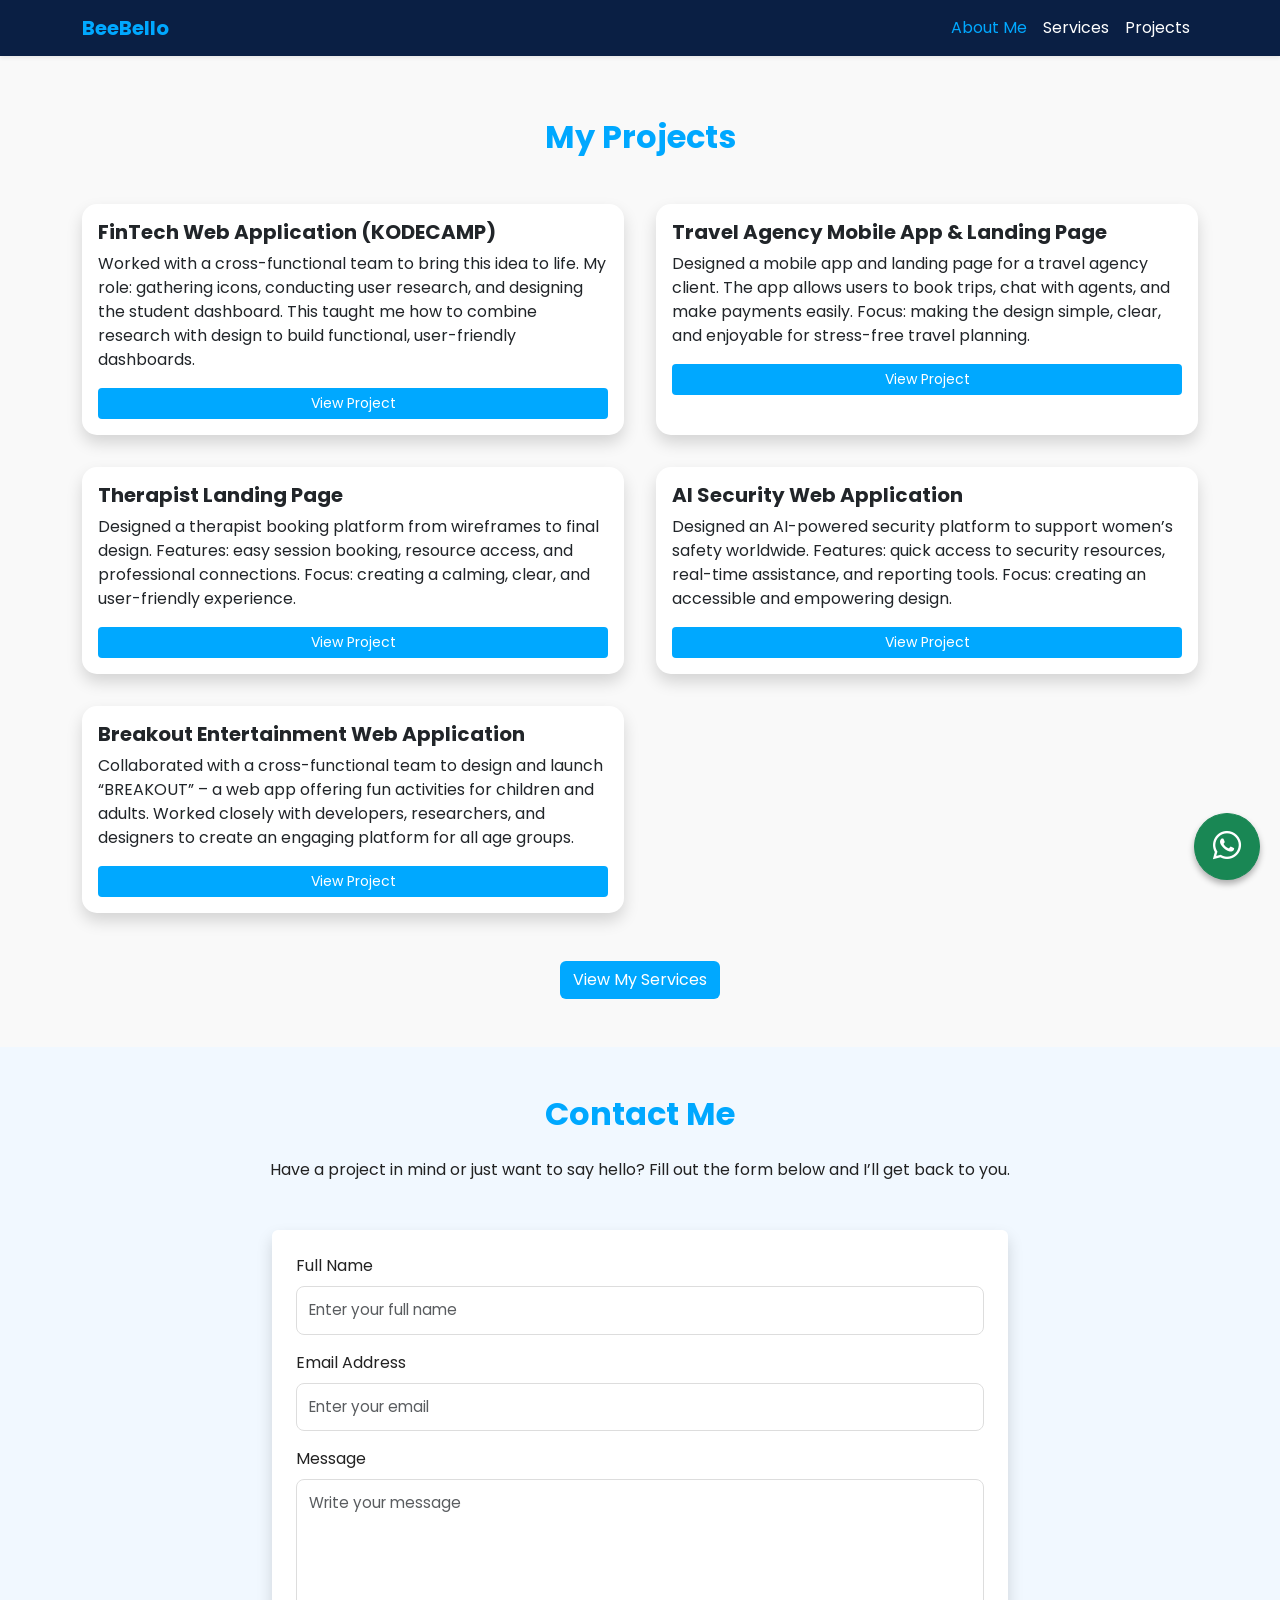
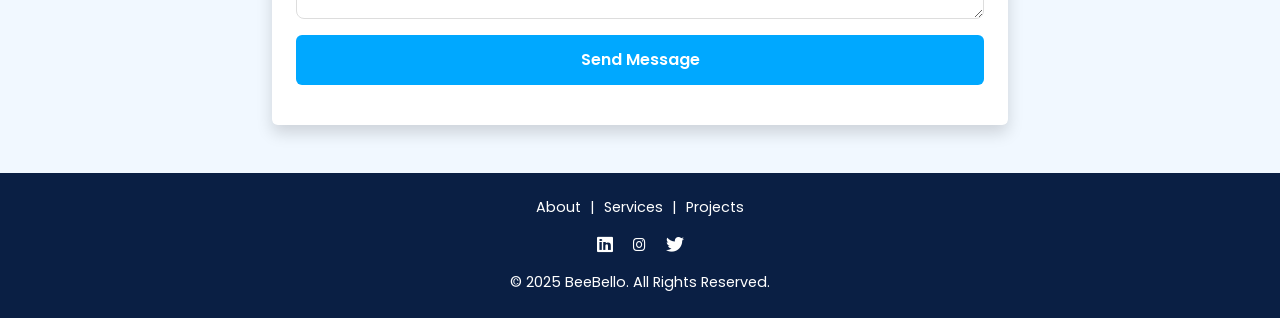
==== projects.html @ 96bb9569 "push commit" ====
<!DOCTYPE html>
<html lang="en">
  <head>
    <meta charset="UTF-8" />
    <meta name="viewport" content="width=device-width, initial-scale=1.0" />
    <title>Projects</title>

    <link
      href="https://cdn.jsdelivr.net/npm/bootstrap@5.3.2/dist/css/bootstrap.min.css"
      rel="stylesheet"
    />

    <link
      href="https://fonts.googleapis.com/css2?family=Poppins:wght@400;600;700&display=swap"
      rel="stylesheet"
    />

    <link
      rel="stylesheet"
      href="https://cdnjs.cloudflare.com/ajax/libs/font-awesome/6.4.2/css/all.min.css"
    />

    <link rel="stylesheet" href="./style.css" />
    <link
      rel="stylesheet"
      href="https://cdnjs.cloudflare.com/ajax/libs/font-awesome/6.5.0/css/all.min.css"
    />
  </head>
  <body>
    <!-- Navbar -->
    <nav
      class="navbar navbar-expand-lg bg-navy navbar-dark fixed-top shadow-sm animate-fade"
    >
      <div class="container">
        <a class="navbar-brand fw-bold" href="index.html">BeeBello</a>
        <button
          class="navbar-toggler"
          type="button"
          data-bs-toggle="collapse"
          data-bs-target="#navbarNav"
        >
          <span class="navbar-toggler-icon"></span>
        </button>
        <div class="collapse navbar-collapse" id="navbarNav">
          <ul class="navbar-nav ms-auto">
            <li class="nav-item">
              <a class="nav-link active" href="index.html">About Me</a>
            </li>
            <li class="nav-item">
              <a class="nav-link" href="services.html">Services</a>
            </li>
            <li class="nav-item">
              <a class="nav-link" href="projects.html">Projects</a>
            </li>
          </ul>
        </div>
      </div>
    </nav>

    <section class="projects-section container py-5">
      <h2 class="text-center fw-bold mb-5 accent">My Projects</h2>

      <div class="projects-grid">
        <div class="card shadow border-0 p-3">
          <h5 class="fw-bold">FinTech Web Application (KODECAMP)</h5>
          <p>
            Worked with a cross-functional team to bring this idea to life. My
            role: gathering icons, conducting user research, and designing the
            student dashboard. This taught me how to combine research with
            design to build functional, user-friendly dashboards.
          </p>
          <a
            href="https://www.figma.com/design/nzh5MG6d0TdxhwIXb2SQkI?node-id=1-2"
            target="_blank"
            class="btn btn-sky animate-btn btn-sm"
            >View Project</a
          >
        </div>

        <div class="card shadow border-0 p-3">
          <h5 class="fw-bold">Travel Agency Mobile App & Landing Page</h5>
          <p>
            Designed a mobile app and landing page for a travel agency client.
            The app allows users to book trips, chat with agents, and make
            payments easily. Focus: making the design simple, clear, and
            enjoyable for stress-free travel planning.
          </p>
          <a
            href="https://www.figma.com/design/E8Z9iqN0iA8lQg6em4uvys?node-id=0-1"
            target="_blank"
            class="btn btn-sky animate-btn btn-sm"
            >View Project</a
          >
        </div>

        <div class="card shadow border-0 p-3">
          <h5 class="fw-bold">Therapist Landing Page</h5>
          <p>
            Designed a therapist booking platform from wireframes to final
            design. Features: easy session booking, resource access, and
            professional connections. Focus: creating a calming, clear, and
            user-friendly experience.
          </p>
          <a
            href="https://www.figma.com/design/2jw8MzYEI9vk434ZpHA34J?node-id=0-1"
            target="_blank"
            class="btn btn-sky animate-btn btn-sm"
            >View Project</a
          >
        </div>

        <div class="card shadow border-0 p-3">
          <h5 class="fw-bold">AI Security Web Application</h5>
          <p>
            Designed an AI-powered security platform to support women’s safety
            worldwide. Features: quick access to security resources, real-time
            assistance, and reporting tools. Focus: creating an accessible and
            empowering design.
          </p>
          <a
            href="https://www.figma.com/design/VpSm2XbrAtuHXfqsZc2AS7?node-id=0-1"
            target="_blank"
            class="btn btn-sky animate-btn btn-sm"
            >View Project</a
          >
        </div>

        <div class="card shadow border-0 p-3">
          <h5 class="fw-bold">Breakout Entertainment Web Application</h5>
          <p>
            Collaborated with a cross-functional team to design and launch
            “BREAKOUT” – a web app offering fun activities for children and
            adults. Worked closely with developers, researchers, and designers
            to create an engaging platform for all age groups.
          </p>
          <a
            href="https://www.figma.com/design/uU1t7N7h8e9YQJCsCaML6J?node-id=469-119"
            target="_blank"
            class="btn btn-sky animate-btn btn-sm"
            >View Project</a
          >
        </div>
      </div>

      <div class="text-center mt-5">
        <a href="services.html" class="btn btn-sky animate-btn"
          >View My Services</a
        >
      </div>
    </section>

    <section class="contact-section py-5">
      <div class="container">
        <h2 class="text-center fw-bold accent mb-4 animate-fade">Contact Me</h2>
        <p class="text-center mb-5 animate-text">
          Have a project in mind or just want to say hello? Fill out the form
          below and I’ll get back to you.
        </p>

        <div class="row justify-content-center">
          <div class="col-md-8">
            <form
              id="contactForm"
              action="https://formspree.io/f/meolygzr"
              method="POST"
              class="p-4 bg-white shadow rounded animate-fade"
            >
              <div class="mb-3 contact-animate delay-1">
                <label for="name" class="form-label">Full Name</label>
                <input
                  type="text"
                  class="form-control"
                  id="name"
                  name="name"
                  placeholder="Enter your full name"
                />
              </div>
              <div class="mb-3 contact-animate delay-2">
                <label for="email" class="form-label">Email Address</label>
                <input
                  type="email"
                  class="form-control"
                  id="email"
                  name="email"
                  placeholder="Enter your email"
                />
              </div>
              <div class="mb-3 contact-animate delay-3">
                <label for="message" class="form-label">Message</label>
                <textarea
                  class="form-control"
                  id="message"
                  name="message"
                  rows="5"
                  placeholder="Write your message"
                ></textarea>
              </div>
              <div class="contact-animate delay-4">
                <button
                  type="submit"
                  id="sendBtn"
                  class="btn btn-sky w-100 animate-btn"
                >
                  Send Message
                </button>
              </div>
              <p id="status" class="mt-3 text-center fw-bold"></p>
            </form>
          </div>
        </div>
      </div>
    </section>

      <!-- Footer -->
    <footer class="bg-navy text-white py-4 animate-fade">
      <div class="container text-center">
        <div class="mb-3">
        <a href="index.html" class="footer-link">About</a> |
        <a href="services.html" class="footer-link">Services</a> |
        <a href="projects.html" class="footer-link">Projects</a>
      </div>

      <div class="mb-3">
        <a
          href="https://www.linkedin.com/in/biola-bello-b23718377"
          class="text-white me-3"
          ><i class="fab fa-linkedin fa-lg"></i
        ></a>
        <a
          href="https://www.instagram.com/biola.bello.ui.uxdesigner"
          class="text-white me-3"
          ><i class="fa-brands fa-instagram"></i
        ></a>
        <a
          href="https://x.com/BeeBelloUIUX?t=cRKrsUd9hAx5sqGQGVf1DA&s=09"
          class="text-white"
          ><i class="fab fa-twitter fa-lg"></i
        ></a>
      </div>
      <div>&copy; 2025 BeeBello. All Rights Reserved.</div>
      </div>
    </footer>

    <a
      href="https://wa.me/2349042967040"
      target="_blank"
      class="btn btn-success whatsapp-btn"
    >
      <i class="fab fa-whatsapp fa-2x"></i>
    </a>

    <script src="https://cdn.jsdelivr.net/npm/bootstrap@5.3.2/dist/js/bootstrap.bundle.min.js"></script>
    <script src="./index.js"></script>
  </body>
</html>
---- style.css ----
body {
  font-family: "Poppins", sans-serif;
  background: #f9f9f9;
  color: #222;
  padding-top: 70px;
}

.bg-navy {
  background-color: #0a1f44 !important;
}
.navbar-brand {
  color: #00a8ff !important;
}
.nav-link {
  color: #fff !important;
  transition: 0.3s;
}
.nav-link:hover,
.nav-link.active {
  color: #00a8ff !important;
}

.hero-section h1 {
  font-size: 2.2rem;
}
.accent {
  color: #00a8ff;
}
.profile-img {
  max-width: 100%;
  border-radius: 15px;
}

@keyframes zoomHover {
  0% {
    transform: scale(1);
  }
  50% {
    transform: scale(1.05);
  }
  100% {
    transform: scale(1);
  }
}

.profile-img {
  width: 100%;
  max-width: 380px;
  height: auto;
  border-radius: 15px;
  object-fit: cover;
  transition: transform 0.4s ease;
}

.profile-img:hover {
  animation: zoomHover 1.5s ease-in-out forwards;
}

.hero-section .col-md-5 {
  display: flex;
  justify-content: center;
  align-items: center;
}

.btn-sky {
  background: #00a8ff;
  color: #fff;
  transition: all 0.3s ease;
}
.btn-sky:hover {
  background: #007bbd;
  box-shadow: 0 0 12px #00a8ff;
}

.contact-section {
  background: #f1f8ff;
}

.contact-section form {
  border-radius: 12px;
}

.contact-section .form-control {
  border: 1px solid #ddd;
  padding: 12px;
  font-size: 0.95rem;
  border-radius: 8px;
  transition: border-color 0.3s ease;
}

.contact-section .form-control:focus {
  border-color: #00a8ff;
  box-shadow: 0 0 6px rgba(0, 168, 255, 0.4);
}

.contact-section .btn {
  font-size: 1rem;
  font-weight: 600;
  padding: 12px;
}

@keyframes slideUpFade {
  from {
    opacity: 0;
    transform: translateY(40px);
  }
  to {
    opacity: 1;
    transform: translateY(0);
  }
}

.contact-animate {
  opacity: 0;
  animation: slideUpFade 0.8s ease forwards;
}

.delay-1 {
  animation-delay: 0.3s;
}
.delay-2 {
  animation-delay: 0.6s;
}
.delay-3 {
  animation-delay: 0.9s;
}
.delay-4 {
  animation-delay: 1.2s;
}

@keyframes fadeUp {
  0% {
    opacity: 0;
    transform: translateY(30px);
  }
  100% {
    opacity: 1;
    transform: translateY(0);
  }
}

.services-grid {
  display: grid;
  grid-template-columns: repeat(2, 1fr);
  gap: 2rem;
}

@media (max-width: 768px) {
  .services-grid {
    grid-template-columns: 1fr;
  }
}

.services-grid .card {
  opacity: 0;
  animation: fadeUp 0.8s ease forwards;
  transition: transform 0.3s ease, box-shadow 0.3s ease;
  border-radius: 15px;
  padding: 1.5rem;
  text-align: center;
}

.services-grid .card:hover {
  transform: scale(1.2) rotate(5deg);
  box-shadow: 0 12px 25px rgba(0, 168, 255, 0.35);
}

.services-grid .card:nth-child(1) {
  animation-delay: 0.2s;
}
.services-grid .card:nth-child(2) {
  animation-delay: 0.4s;
}
.services-grid .card:nth-child(3) {
  animation-delay: 0.6s;
}
.services-grid .card:nth-child(4) {
  animation-delay: 0.8s;
}
.services-grid .card:nth-child(5) {
  animation-delay: 1s;
}
.services-grid .card:nth-child(6) {
  animation-delay: 1.2s;
}

.service-icon {
  font-size: 2.2rem;
  color: #00a8ff;
  transition: transform 0.3s ease, color 0.3s ease;
}

.services-grid .card:hover .service-icon {
  transform: scale(1.2) rotate(5deg);
  color: #005f99;
}

.services-grid .card h5 {
  margin-top: 0.8rem;
  font-weight: bold;
  transition: color 0.3s ease;
}

.services-grid .card:hover h5 {
  color: #00a8ff;
}

@keyframes fadeUpProject {
  0% {
    opacity: 0;
    transform: translateY(30px);
  }
  100% {
    opacity: 1;
    transform: none;
  }
}

.projects-grid {
  display: grid;
  grid-template-columns: repeat(2, 1fr);
  gap: 2rem;
}

@media (max-width: 768px) {
  .projects-grid {
    grid-template-columns: 1fr;
  }
}

.projects-grid .card {
  opacity: 0;
  animation: fadeUpProject 0.8s ease forwards;
  border-radius: 15px;
  transition: transform 0.4s ease, box-shadow 0.4s ease;
  will-change: transform;
}

.projects-grid .card:hover {
  transform: translateY(-3px) scale(1.01);
  box-shadow: 0 8px 16px rgba(0, 0, 0, 0.12);
}

.projects-grid .card:nth-child(1) {
  animation-delay: 0.2s;
}
.projects-grid .card:nth-child(2) {
  animation-delay: 0.4s;
}
.projects-grid .card:nth-child(3) {
  animation-delay: 0.6s;
}
.projects-grid .card:nth-child(4) {
  animation-delay: 0.8s;
}
.projects-grid .card:nth-child(5) {
  animation-delay: 1s;
}

footer {
  font-size: 0.9rem;
}
.footer-link {
  color: #fff;
  text-decoration: none;
  margin: 0 5px;
}
.footer-link:hover {
  color: #00a8ff;
}

@keyframes fadeInUp {
  from {
    opacity: 0;
    transform: translateY(40px);
  }
  to {
    opacity: 1;
    transform: translateY(0);
  }
}
@keyframes zoomIn {
  from {
    opacity: 0;
    transform: scale(0.8);
  }
  to {
    opacity: 1;
    transform: scale(1);
  }
}
@keyframes pulse {
  0% {
    transform: scale(1);
  }
  50% {
    transform: scale(1.05);
  }
  100% {
    transform: scale(1);
  }
}

.animate-fade {
  animation: fadeInUp 1s ease forwards;
}
.animate-image {
  animation: zoomIn 1.2s ease forwards;
}
.animate-text {
  animation: fadeInUp 1.5s ease forwards;
}
.animate-btn {
  animation: pulse 2s infinite;
}

.whatsapp-btn {
  position: fixed;
  bottom: 20px;
  right: 20px;
  border-radius: 50%;
  padding: 15px 18px;
  z-index: 1000;
  box-shadow: 0 4px 6px rgba(0, 0, 0, 0.3);
  transition: transform 0.2s;
}

.whatsapp-btn:hover {
  transform: scale(1.1);
}

@media (max-width: 576px) {
  .whatsapp-btn {
    bottom: 15px;
    right: 15px;
    padding: 12px 15px;
  }
}
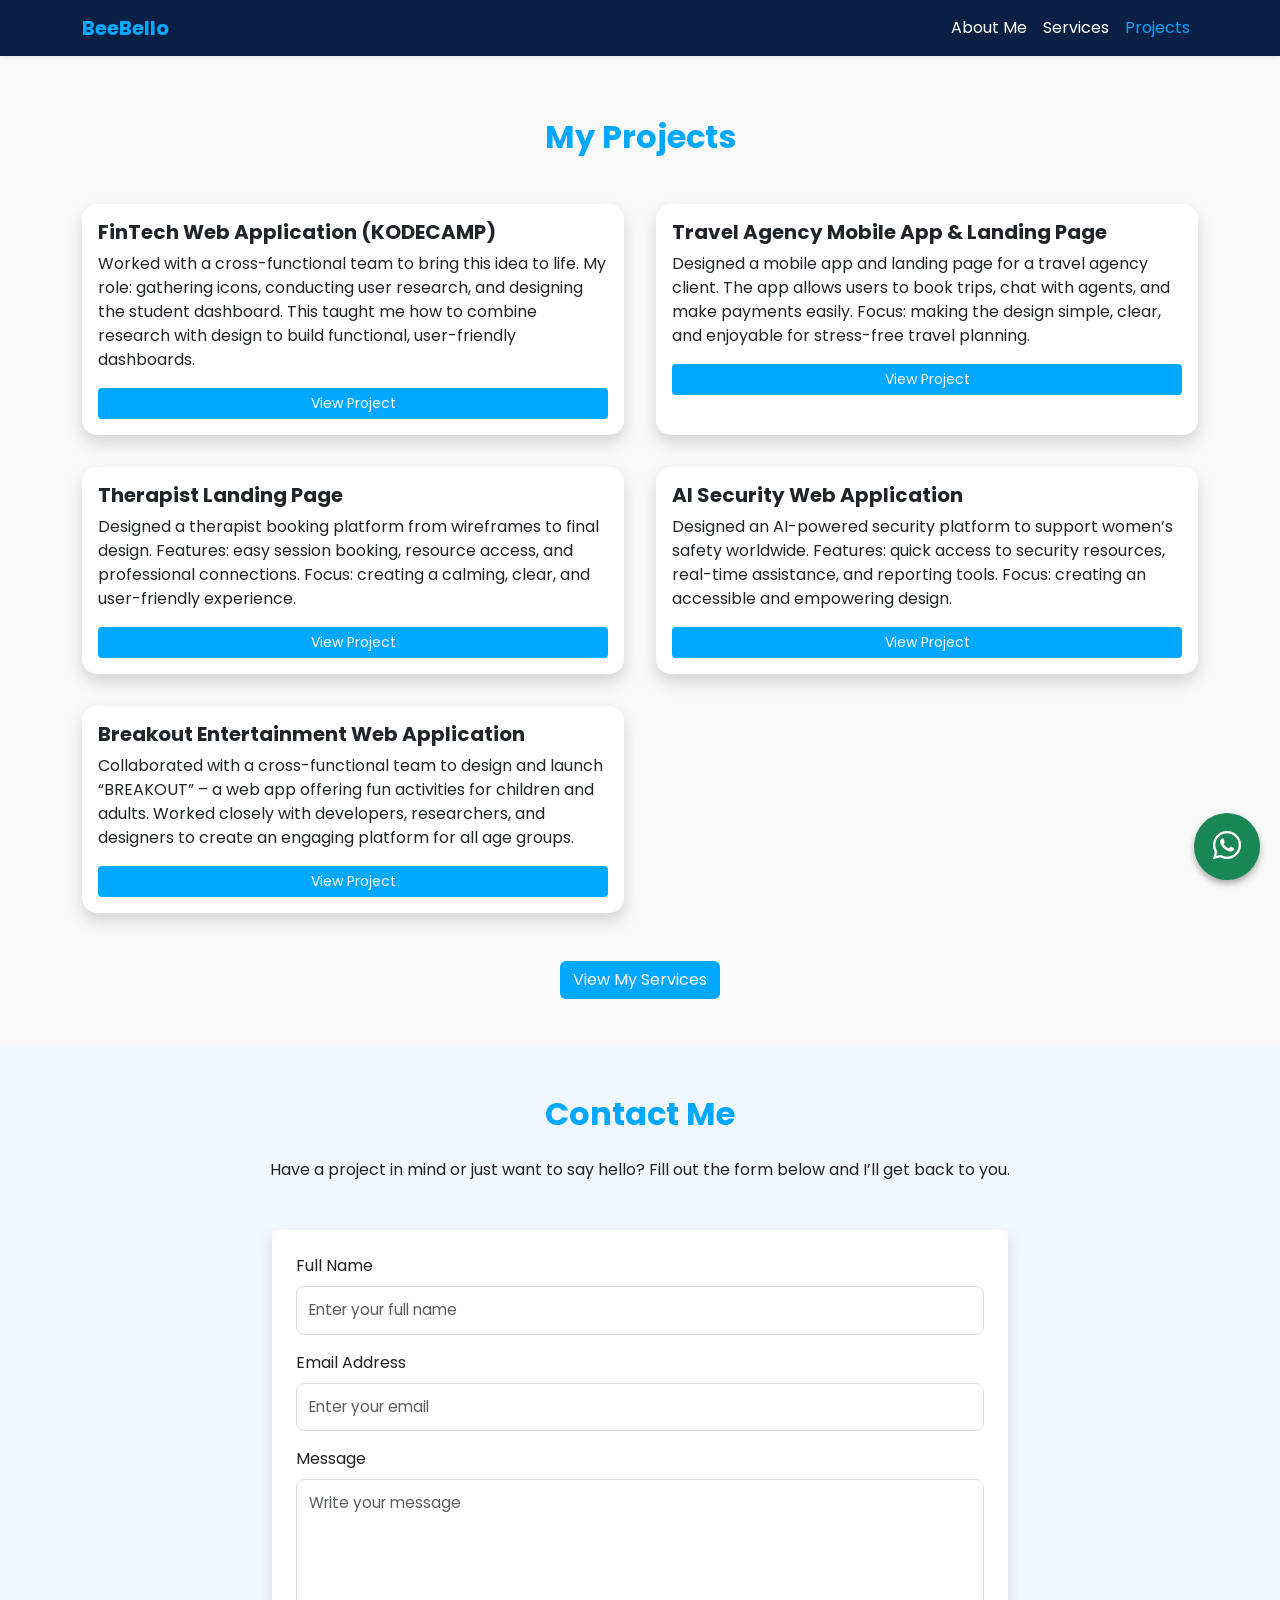
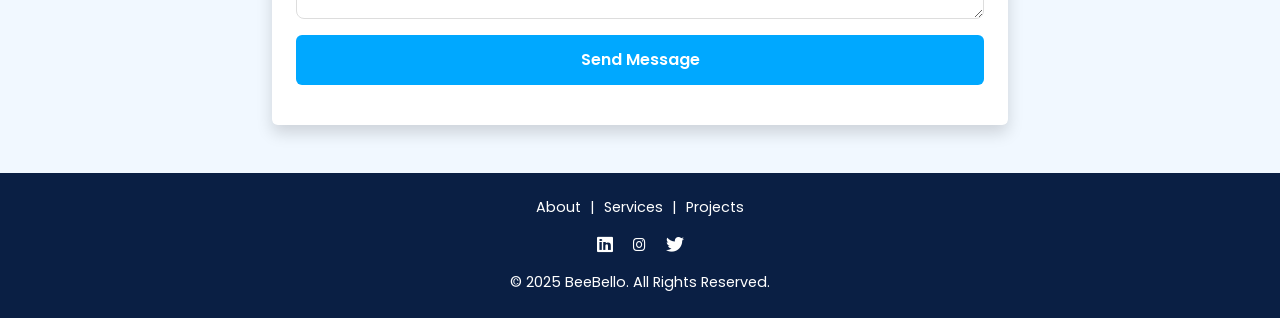
==== commit a8c3846c: "push push" ====
--- a/projects.html
+++ b/projects.html
@@ -44,13 +44,13 @@
         <div class="collapse navbar-collapse" id="navbarNav">
           <ul class="navbar-nav ms-auto">
             <li class="nav-item">
-              <a class="nav-link active" href="index.html">About Me</a>
+              <a class="nav-link " href="index.html">About Me</a>
             </li>
             <li class="nav-item">
               <a class="nav-link" href="services.html">Services</a>
             </li>
             <li class="nav-item">
-              <a class="nav-link" href="projects.html">Projects</a>
+              <a class="nav-link active" href="projects.html">Projects</a>
             </li>
           </ul>
         </div>
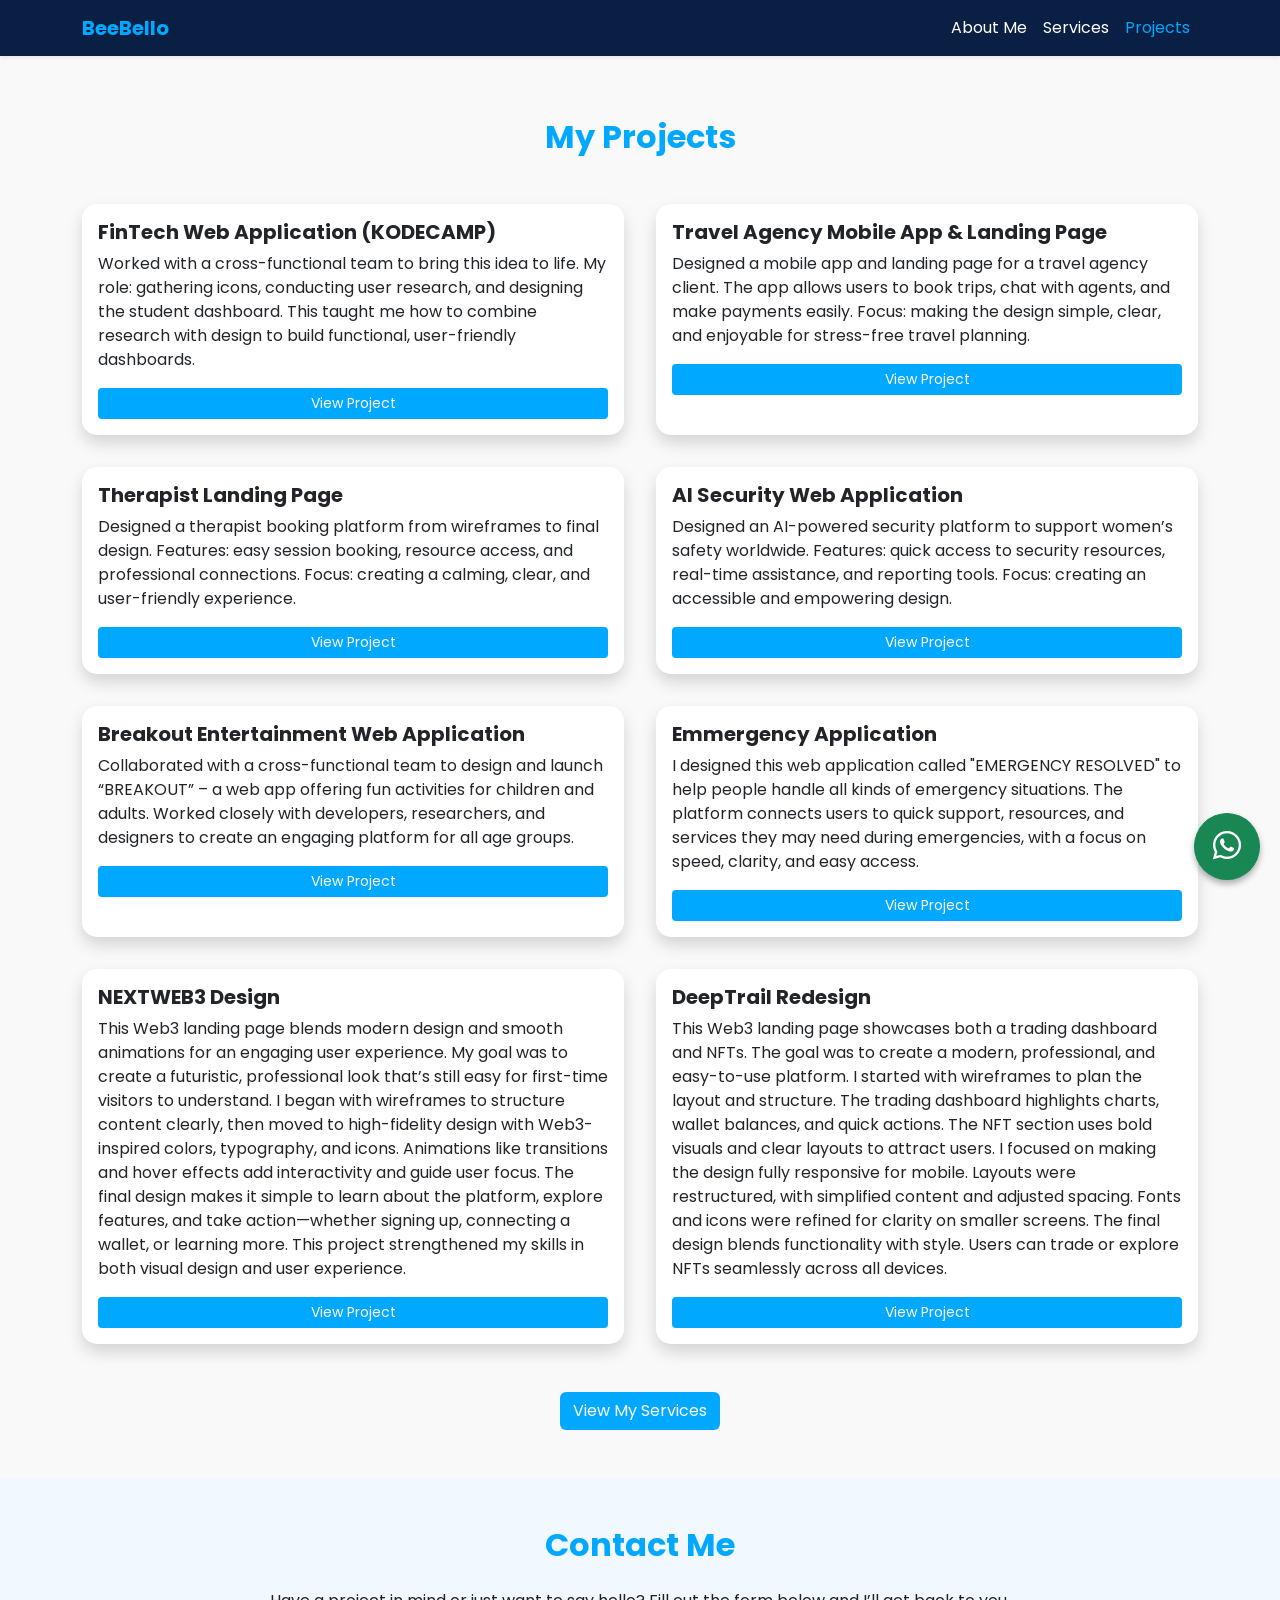
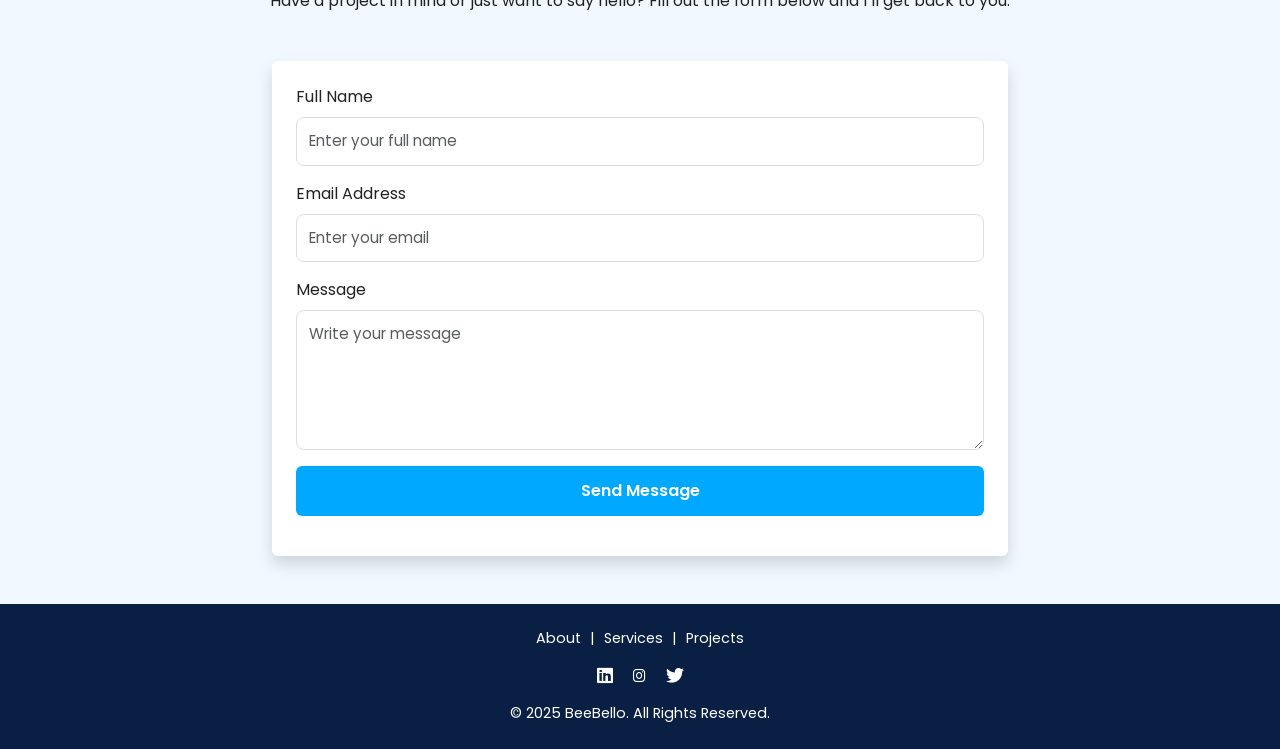
==== commit ace76f7b: "update update" ====
--- a/projects.html
+++ b/projects.html
@@ -44,7 +44,7 @@
         <div class="collapse navbar-collapse" id="navbarNav">
           <ul class="navbar-nav ms-auto">
             <li class="nav-item">
-              <a class="nav-link " href="index.html">About Me</a>
+              <a class="nav-link" href="index.html">About Me</a>
             </li>
             <li class="nav-item">
               <a class="nav-link" href="services.html">Services</a>
@@ -135,6 +135,69 @@
           </p>
           <a
             href="https://www.figma.com/design/uU1t7N7h8e9YQJCsCaML6J?node-id=469-119"
+            target="_blank"
+            class="btn btn-sky animate-btn btn-sm"
+            >View Project</a
+          >
+        </div>
+
+        <div class="card shadow border-0 p-3">
+          <h5 class="fw-bold">Emmergency Application</h5>
+          <p>
+            I designed this web application called "EMERGENCY RESOLVED" to help
+            people handle all kinds of emergency situations. The platform
+            connects users to quick support, resources, and services they may
+            need during emergencies, with a focus on speed, clarity, and easy
+            access.
+          </p>
+          <a
+            href="https://www.figma.com/design/buajqXFEq35D6U6vzZKUiK/Emergency-Application-Task-8---5?node-id=0-1&t=VG1Qr5XmSCvMr2mD-1"
+            target="_blank"
+            class="btn btn-sky animate-btn btn-sm"
+            >View Project</a
+          >
+        </div>
+
+        <div class="card shadow border-0 p-3">
+          <h5 class="fw-bold">NEXTWEB3 Design</h5>
+          <p>
+            This Web3 landing page blends modern design and smooth animations
+            for an engaging user experience. My goal was to create a futuristic,
+            professional look that’s still easy for first-time visitors to
+            understand. I began with wireframes to structure content clearly,
+            then moved to high-fidelity design with Web3-inspired colors,
+            typography, and icons. Animations like transitions and hover effects
+            add interactivity and guide user focus. The final design makes it
+            simple to learn about the platform, explore features, and take
+            action—whether signing up, connecting a wallet, or learning more.
+            This project strengthened my skills in both visual design and user
+            experience.
+          </p>
+          <a
+            href="https://www.figma.com/design/VpSm2XbrAtuHXfqsZc2AS7/NEXTWeb3-Design?node-id=860-1533&t=Z63l9wV4Ycll2XqV-1"
+            target="_blank"
+            class="btn btn-sky animate-btn btn-sm"
+            >View Project</a
+          >
+        </div>
+
+        <div class="card shadow border-0 p-3">
+          <h5 class="fw-bold">DeepTrail Redesign</h5>
+          <p>
+            This Web3 landing page showcases both a trading dashboard and NFTs.
+            The goal was to create a modern, professional, and easy-to-use
+            platform. I started with wireframes to plan the layout and
+            structure. The trading dashboard highlights charts, wallet balances,
+            and quick actions. The NFT section uses bold visuals and clear
+            layouts to attract users. I focused on making the design fully
+            responsive for mobile. Layouts were restructured, with simplified
+            content and adjusted spacing. Fonts and icons were refined for
+            clarity on smaller screens. The final design blends functionality
+            with style. Users can trade or explore NFTs seamlessly across all
+            devices.
+          </p>
+          <a
+            href="https://www.figma.com/design/5bbD1lzp9l9pBnfq99rhny/DEEPTRAIL-RE-DESIGN?node-id=0-1&t=abJekOD7nWyWWsws-1"
             target="_blank"
             class="btn btn-sky animate-btn btn-sm"
             >View Project</a
@@ -211,33 +274,33 @@
       </div>
     </section>
 
-      <!-- Footer -->
+    <!-- Footer -->
     <footer class="bg-navy text-white py-4 animate-fade">
       <div class="container text-center">
         <div class="mb-3">
-        <a href="index.html" class="footer-link">About</a> |
-        <a href="services.html" class="footer-link">Services</a> |
-        <a href="projects.html" class="footer-link">Projects</a>
-      </div>
-
-      <div class="mb-3">
-        <a
-          href="https://www.linkedin.com/in/biola-bello-b23718377"
-          class="text-white me-3"
-          ><i class="fab fa-linkedin fa-lg"></i
-        ></a>
-        <a
-          href="https://www.instagram.com/biola.bello.ui.uxdesigner"
-          class="text-white me-3"
-          ><i class="fa-brands fa-instagram"></i
-        ></a>
-        <a
-          href="https://x.com/BeeBelloUIUX?t=cRKrsUd9hAx5sqGQGVf1DA&s=09"
-          class="text-white"
-          ><i class="fab fa-twitter fa-lg"></i
-        ></a>
-      </div>
-      <div>&copy; 2025 BeeBello. All Rights Reserved.</div>
+          <a href="index.html" class="footer-link">About</a> |
+          <a href="services.html" class="footer-link">Services</a> |
+          <a href="projects.html" class="footer-link">Projects</a>
+        </div>
+
+        <div class="mb-3">
+          <a
+            href="https://www.linkedin.com/in/biola-bello-b23718377"
+            class="text-white me-3"
+            ><i class="fab fa-linkedin fa-lg"></i
+          ></a>
+          <a
+            href="https://www.instagram.com/biola.bello.ui.uxdesigner"
+            class="text-white me-3"
+            ><i class="fa-brands fa-instagram"></i
+          ></a>
+          <a
+            href="https://x.com/BeeBelloUIUX?t=cRKrsUd9hAx5sqGQGVf1DA&s=09"
+            class="text-white"
+            ><i class="fab fa-twitter fa-lg"></i
+          ></a>
+        </div>
+        <div>&copy; 2025 BeeBello. All Rights Reserved.</div>
       </div>
     </footer>
 
